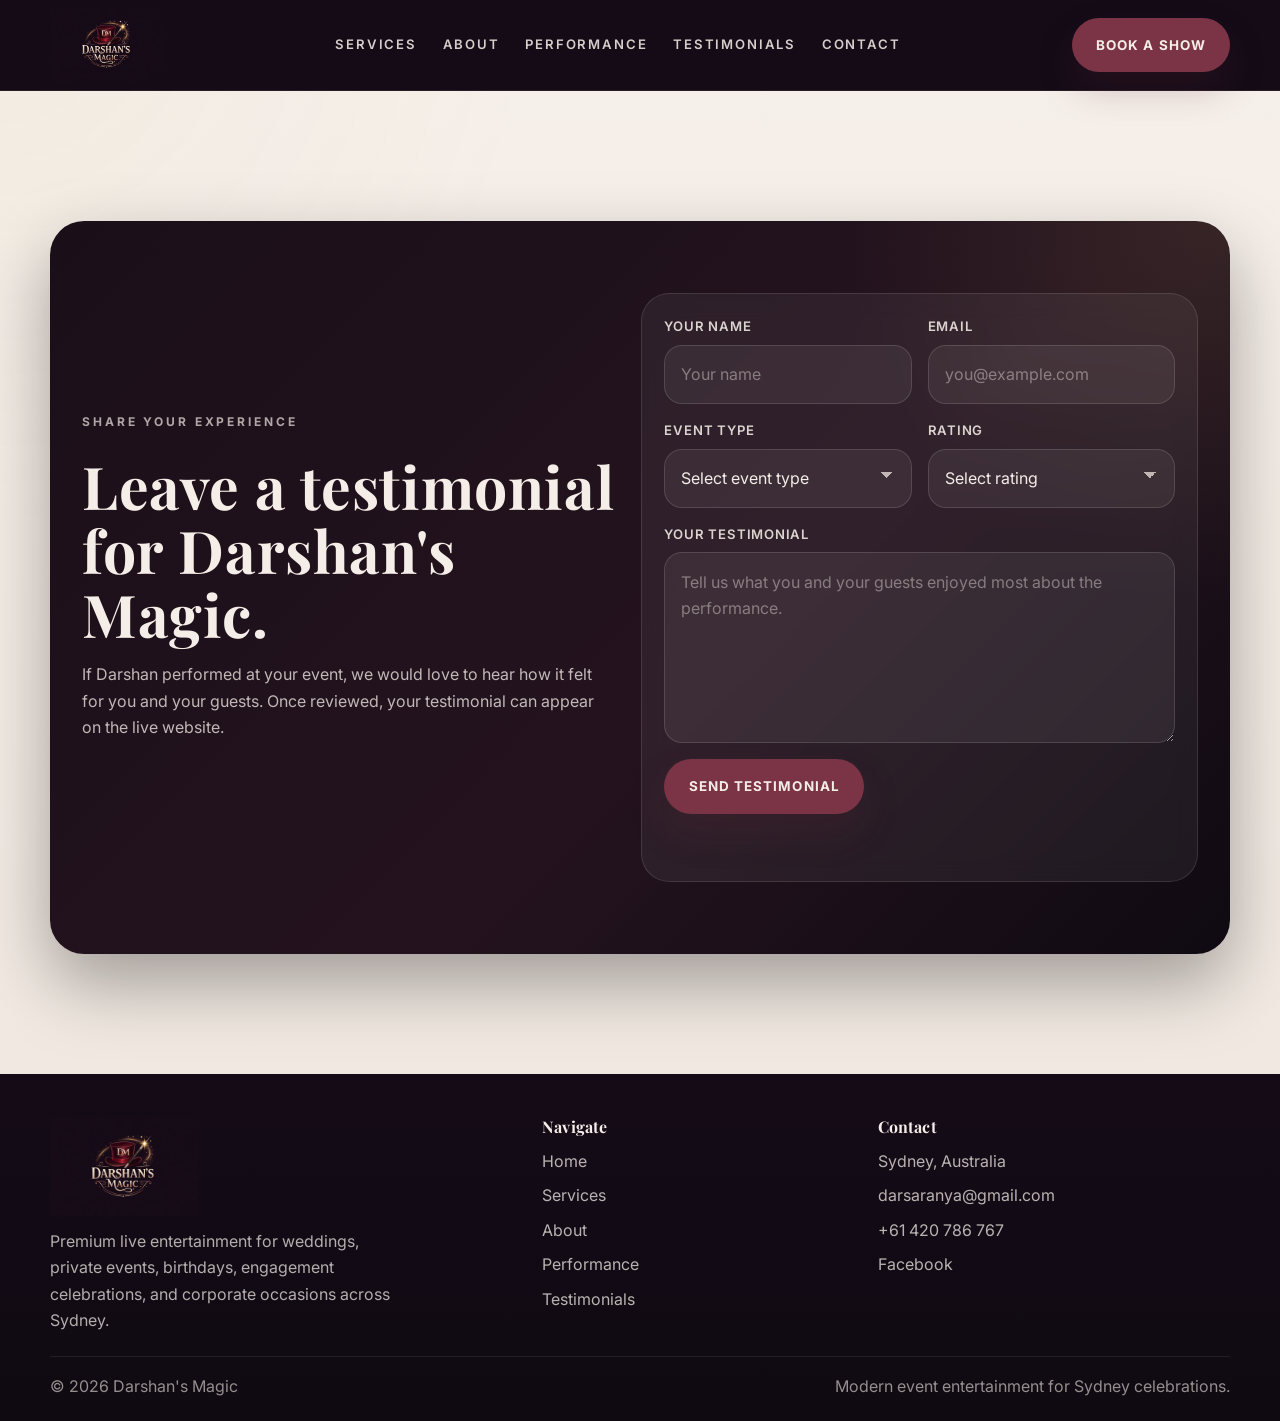
==== leave-a-testimonial.html @ e74f1768 "Add live testimonial submission flow" ====
<!DOCTYPE html>
<html lang="en">
<head>
  <meta charset="UTF-8">
  <meta name="viewport" content="width=device-width, initial-scale=1.0">
  <title>Leave a Testimonial | Darshan's Magic</title>
  <meta name="description" content="Share your testimonial about Darshan's Magic after your event or performance experience.">
  <link rel="preconnect" href="https://fonts.googleapis.com">
  <link rel="preconnect" href="https://fonts.gstatic.com" crossorigin>
  <link href="https://fonts.googleapis.com/css2?family=Inter:wght@400;500;600;700;800&family=Playfair+Display:wght@600;700;800&display=swap" rel="stylesheet">
  <link rel="stylesheet" href="styles.css">
</head>
<body>
  <div class="site-shell">
    <header class="site-header is-scrolled" id="site-header">
      <div class="container header-bar">
        <a class="brand" href="index.html" aria-label="Darshan's Magic home">
          <img class="brand-logo" src="assets/logo.png" alt="Darshan's Magic logo">
        </a>

        <nav class="site-nav" aria-label="Primary navigation">
          <a href="index.html#services">Services</a>
          <a href="index.html#about">About</a>
          <a href="index.html#gallery">Performance</a>
          <a href="index.html#testimonials">Testimonials</a>
          <a href="index.html#contact">Contact</a>
        </nav>

        <a class="button button-primary header-cta" href="index.html#contact">Book a Show</a>
      </div>
    </header>

    <main>
      <section class="section cta-section testimonial-form-section">
        <div class="container">
          <div class="cta-panel" data-reveal>
            <div class="cta-layout">
              <div class="cta-copy">
                <p class="eyebrow">Share Your Experience</p>
                <h2>Leave a testimonial for Darshan's Magic.</h2>
                <p>If Darshan performed at your event, we would love to hear how it felt for you and your guests. Once reviewed, your testimonial can appear on the live website.</p>
              </div>

              <form class="booking-form" id="testimonial-form" method="post" action="/api/testimonials">
                <div class="booking-grid">
                  <label class="field">
                    <span>Your name</span>
                    <input type="text" name="customerName" autocomplete="name" placeholder="Your name" required>
                  </label>

                  <label class="field">
                    <span>Email</span>
                    <input type="email" name="customerEmail" autocomplete="email" placeholder="you@example.com">
                  </label>

                  <label class="field">
                    <span>Event type</span>
                    <select name="eventType">
                      <option value="">Select event type</option>
                      <option>Wedding</option>
                      <option>Engagement celebration</option>
                      <option>Birthday</option>
                      <option>Private party</option>
                      <option>Corporate event</option>
                      <option>Cocktail reception</option>
                      <option>Gala dinner</option>
                      <option>Other</option>
                    </select>
                  </label>

                  <label class="field">
                    <span>Rating</span>
                    <select name="rating">
                      <option value="">Select rating</option>
                      <option value="5">5 - Excellent</option>
                      <option value="4">4 - Great</option>
                      <option value="3">3 - Good</option>
                      <option value="2">2 - Fair</option>
                      <option value="1">1 - Poor</option>
                    </select>
                  </label>

                  <label class="field field-full">
                    <span>Your testimonial</span>
                    <textarea name="testimonial" rows="6" placeholder="Tell us what you and your guests enjoyed most about the performance." required></textarea>
                  </label>
                </div>

                <button class="button button-primary booking-submit" type="submit">Send Testimonial</button>
                <p class="booking-status" id="testimonial-status" role="status" aria-live="polite"></p>
              </form>
            </div>
          </div>
        </div>
      </section>
    </main>

    <footer class="site-footer">
      <div class="container footer-grid">
        <div class="footer-brand">
          <img class="footer-logo" src="assets/logo.png" alt="Darshan's Magic logo">
          <p>Premium live entertainment for weddings, private events, birthdays, engagement celebrations, and corporate occasions across Sydney.</p>
        </div>

        <div class="footer-column">
          <h3>Navigate</h3>
          <a href="index.html#top">Home</a>
          <a href="index.html#services">Services</a>
          <a href="index.html#about">About</a>
          <a href="index.html#gallery">Performance</a>
          <a href="index.html#testimonials">Testimonials</a>
        </div>

        <div class="footer-column">
          <h3>Contact</h3>
          <span>Sydney, Australia</span>
          <a href="mailto:darsaranya@gmail.com">darsaranya@gmail.com</a>
          <a href="tel:+61420786767">+61 420 786 767</a>
          <a href="https://www.facebook.com/darshanmagic" target="_blank" rel="noreferrer">Facebook</a>
        </div>
      </div>

      <div class="container footer-bottom">
        <span>&copy; 2026 Darshan's Magic</span>
        <span>Modern event entertainment for Sydney celebrations.</span>
      </div>
    </footer>
  </div>

  <script src="script.js"></script>
</body>
</html>
---- styles.css ----
:root {
  --dark: #1A0F18;
  --dark-alt: #24131E;
  --dark-edge: #0F0A12;
  --light: #F6F0EA;
  --light-alt: #EFE6DE;
  --card: #FFF9F5;
  --accent: #7A3445;
  --accent-deep: #5A2430;
  --luxury: #C9A66B;
  --text-on-dark: #F5EDE7;
  --text-on-light: #2B1C1F;
  --text-soft: #6E5A5E;
  --line-light: rgba(43, 28, 31, 0.1);
  --line-dark: rgba(245, 237, 231, 0.12);
  --shadow-soft: 0 18px 40px rgba(24, 12, 18, 0.08);
  --shadow-rich: 0 30px 70px rgba(10, 6, 12, 0.34);
  --container: 1180px;
  --radius-xl: 34px;
  --radius-lg: 26px;
  --radius-md: 20px;
  --header-height: 90px;
}

* {
  box-sizing: border-box;
  margin: 0;
  padding: 0;
}

html {
  scroll-behavior: smooth;
}

body {
  min-width: 320px;
  font-family: "Inter", sans-serif;
  background: linear-gradient(180deg, var(--light) 0%, var(--light-alt) 100%);
  color: var(--text-on-light);
  line-height: 1.65;
  overflow-x: hidden;
}

img {
  display: block;
  max-width: 100%;
}

a {
  color: inherit;
  text-decoration: none;
}

button,
input,
textarea,
select {
  font: inherit;
}

.site-shell {
  position: relative;
  min-height: 100vh;
  background:
    radial-gradient(circle at top left, rgba(201, 166, 107, 0.06), transparent 28%),
    linear-gradient(180deg, var(--light) 0%, var(--light-alt) 100%);
}

.container {
  width: min(var(--container), calc(100% - 2rem));
  margin: 0 auto;
}

.section {
  padding: 6.5rem 0;
}

.eyebrow {
  margin-bottom: 1rem;
  font-size: 0.75rem;
  font-weight: 700;
  letter-spacing: 0.24em;
  text-transform: uppercase;
}

h1,
h2,
h3 {
  font-family: "Playfair Display", serif;
  letter-spacing: 0.01em;
  line-height: 1.08;
}

h1 {
  font-size: clamp(3.4rem, 7vw, 6rem);
}

h2 {
  font-size: clamp(2.2rem, 4.6vw, 3.8rem);
}

h3 {
  font-size: 1.45rem;
}

p,
li,
span {
  font-size: 1rem;
}

.button {
  display: inline-flex;
  align-items: center;
  justify-content: center;
  min-height: 52px;
  padding: 0.95rem 1.45rem;
  border-radius: 999px;
  border: 1px solid transparent;
  font-size: 0.84rem;
  font-weight: 700;
  letter-spacing: 0.08em;
  text-transform: uppercase;
  transition: background-color 0.2s ease, border-color 0.2s ease, color 0.2s ease, transform 0.2s ease, box-shadow 0.2s ease;
}

.button:hover,
.button:focus-visible {
  transform: translateY(-1px);
}

.button-primary {
  background: var(--accent);
  color: var(--text-on-dark);
  box-shadow: 0 18px 36px rgba(90, 36, 48, 0.22);
}

.button-primary:hover,
.button-primary:focus-visible {
  background: var(--accent-deep);
}

.button-secondary {
  border-color: rgba(245, 237, 231, 0.22);
  color: var(--text-on-dark);
  background: transparent;
}

.button-secondary:hover,
.button-secondary:focus-visible {
  border-color: rgba(245, 237, 231, 0.42);
  background: rgba(255, 255, 255, 0.05);
}

.site-header {
  position: sticky;
  top: 0;
  z-index: 100;
  background: #140b17;
  border-bottom: 1px solid rgba(245, 237, 231, 0.08);
  backdrop-filter: blur(12px);
  transition: background-color 0.25s ease, border-color 0.25s ease, box-shadow 0.25s ease;
}

.site-header.is-scrolled {
  background: #140b17;
  border-bottom-color: var(--line-dark);
  box-shadow: 0 18px 32px rgba(8, 5, 10, 0.2);
}

.header-bar {
  min-height: var(--header-height);
  display: grid;
  grid-template-columns: auto 1fr auto;
  align-items: center;
  gap: 1.5rem;
}

.brand {
  display: inline-flex;
  align-items: center;
}

.brand-logo {
  height: 76px;
  width: auto;
  object-fit: contain;
}

.site-nav {
  display: flex;
  align-items: center;
  justify-content: center;
  gap: 1.6rem;
}

.site-nav a {
  color: rgba(245, 237, 231, 0.86);
  font-size: 0.82rem;
  font-weight: 600;
  letter-spacing: 0.14em;
  text-transform: uppercase;
}

.site-nav a:hover,
.site-nav a:focus-visible {
  color: var(--text-on-dark);
}

.header-cta {
  justify-self: end;
}

.menu-toggle {
  display: none;
  flex-direction: column;
  align-items: center;
  justify-content: center;
  gap: 4px;
  width: 44px;
  height: 44px;
  background: transparent;
  border: 0;
  color: var(--text-on-dark);
}

.menu-toggle span {
  width: 20px;
  height: 2px;
  border-radius: 999px;
  background: currentColor;
  transition: transform 0.2s ease, opacity 0.2s ease;
}

body.menu-open .menu-toggle span:nth-child(1) {
  transform: translateY(6px) rotate(45deg);
}

body.menu-open .menu-toggle span:nth-child(2) {
  opacity: 0;
}

body.menu-open .menu-toggle span:nth-child(3) {
  transform: translateY(-6px) rotate(-45deg);
}

.hero {
  position: relative;
  overflow: hidden;
  padding: 2rem 0 3rem;
  background:
    radial-gradient(circle at 18% 20%, rgba(201, 166, 107, 0.08), transparent 20%),
    radial-gradient(circle at 86% 28%, rgba(122, 52, 69, 0.22), transparent 26%),
    linear-gradient(135deg, var(--dark) 0%, var(--dark-alt) 58%, var(--dark-edge) 100%);
}

.hero::after {
  content: "";
  position: absolute;
  inset: auto 0 0;
  height: 140px;
  background: linear-gradient(180deg, rgba(15, 10, 18, 0) 0%, rgba(15, 10, 18, 0.18) 100%);
  pointer-events: none;
}

.hero-grid {
  position: relative;
  z-index: 1;
  min-height: calc(100vh - var(--header-height) - 2rem);
  display: grid;
  grid-template-columns: 1fr;
  align-items: start;
  gap: 0.45rem;
}

.hero-copy {
  width: 100%;
  max-width: 1120px;
  color: var(--text-on-dark);
  padding-bottom: 0;
  margin: 0 auto;
}

.hero-copy .eyebrow {
  color: rgba(245, 237, 231, 0.74);
}

.hero-subheading {
  margin-top: 1rem;
  font-family: "Playfair Display", serif;
  font-size: clamp(1.32rem, 2.5vw, 1.9rem);
  color: rgba(245, 237, 231, 0.94);
}

.hero-text {
  max-width: 760px;
  margin-top: 1rem;
  font-size: 1.04rem;
  color: rgba(245, 237, 231, 0.78);
}

.hero-actions {
  display: flex;
  flex-wrap: wrap;
  gap: 0.9rem;
  margin-top: 2rem;
}

.hero-visual {
  position: relative;
  min-height: 0;
  display: flex;
  align-items: center;
  justify-content: center;
  margin-bottom: -2.1rem;
}

.hero-image-stage {
  position: relative;
  width: 100%;
  max-width: 1120px;
  margin: 0 auto;
}

.hero-image-stage::before {
  content: "";
  position: absolute;
  inset: 0;
  background: linear-gradient(180deg, rgba(26, 15, 24, 0.08) 0%, rgba(26, 15, 24, 0.18) 100%);
  z-index: 2;
  pointer-events: none;
  border-radius: 28px;
}

.hero-image-stage::after {
  content: "";
  position: absolute;
  left: 6%;
  right: 6%;
  bottom: -5%;
  height: 18%;
  background: radial-gradient(circle, rgba(9, 6, 11, 0.68) 0%, rgba(9, 6, 11, 0) 72%);
  filter: blur(18px);
  pointer-events: none;
}

.hero-image {
  width: 100%;
  border-radius: 28px;
  object-fit: cover;
  position: relative;
  z-index: 1;
}

.services-section,
.gallery-section,
.testimonials-section {
  background: var(--light);
}

.about-section {
  background: linear-gradient(180deg, var(--light-alt) 0%, var(--light) 100%);
}

.section-intro {
  max-width: 760px;
  margin-bottom: 3rem;
}

.section-intro .eyebrow,
.about-copy .eyebrow,
.cta-panel .eyebrow {
  color: var(--accent);
}

.section-intro p:last-child,
.about-copy p,
.cta-panel p,
.service-card p,
.testimonial-copy,
.footer-column a,
.footer-column span,
.footer-brand p {
  color: var(--text-soft);
}

.section-intro h2 {
  margin-bottom: 1rem;
}

.services-grid {
  display: grid;
  grid-template-columns: repeat(4, minmax(0, 1fr));
  gap: 1.25rem;
}

.service-card,
.about-point {
  background: var(--card);
  border: 1px solid var(--line-light);
  border-radius: var(--radius-lg);
  box-shadow: var(--shadow-soft);
}

.service-card {
  padding: 2rem 1.7rem;
}

.service-mark {
  display: inline-flex;
  align-items: center;
  justify-content: center;
  width: 3rem;
  height: 3rem;
  margin-bottom: 1.2rem;
  border-radius: 999px;
  background: rgba(122, 52, 69, 0.08);
  color: var(--accent);
  font-size: 0.8rem;
  font-weight: 700;
  letter-spacing: 0.12em;
}

.service-card h3 {
  margin-bottom: 0.8rem;
}

.about-intro {
  width: 100%;
  max-width: none;
  margin-bottom: 2rem;
}

.about-intro .eyebrow {
  color: var(--accent);
}

.about-intro h2 {
  max-width: none;
  margin-bottom: 1rem;
}

.about-intro p {
  max-width: none;
  color: var(--text-soft);
}

.about-intro p + p {
  margin-top: 1rem;
}

.about-grid {
  display: grid;
  grid-template-columns: minmax(0, 0.92fr) minmax(0, 1.08fr);
  align-items: stretch;
  gap: 2rem;
}

.about-photo-wrap {
  position: relative;
  border-radius: var(--radius-xl);
  overflow: hidden;
  min-height: 0;
  background: transparent;
  box-shadow: var(--shadow-rich);
  height: 100%;
}

.about-photo-wrap::after {
  content: "";
  position: absolute;
  inset: auto 0 0;
  height: 18%;
  background: linear-gradient(180deg, rgba(15, 10, 18, 0) 0%, rgba(15, 10, 18, 0.18) 100%);
  pointer-events: none;
}

.about-photo {
  width: 100%;
  height: 100%;
  min-height: 100%;
  object-fit: cover;
}

.about-copy {
  display: flex;
  flex-direction: column;
  align-items: stretch;
}

.about-story-panel {
  padding: 1.4rem 1.5rem;
  background: rgba(255, 249, 245, 0.78);
  border: 1px solid var(--line-light);
  border-radius: 24px;
  box-shadow: var(--shadow-soft);
}

.about-story-panel p {
  color: var(--text-soft);
}

.about-story-panel p + p {
  margin-top: 1rem;
}

.about-story-lead {
  color: var(--text-on-light);
  font-size: 1.02rem;
  font-weight: 600;
  line-height: 1.8;
}

.about-points {
  display: grid;
  grid-template-columns: repeat(2, minmax(0, 1fr));
  gap: 1rem;
  margin-top: 1rem;
  width: 100%;
  max-width: none;
}

.about-point {
  padding: 1.4rem 1.35rem;
}

.about-point h3 {
  margin: 0.5rem 0 0;
  color: var(--text-on-light);
  font-size: 1.45rem;
  line-height: 1.15;
}

.about-stat {
  display: flex;
  align-items: flex-start;
  gap: 0.15rem;
  color: var(--accent);
  font-family: "Playfair Display", serif;
  font-size: clamp(4.4rem, 7vw, 5.8rem);
  font-weight: 700;
  line-height: 0.9;
  white-space: nowrap;
}

.count-up {
  display: inline-block;
  font-size: inherit;
  line-height: 0.9;
}

.about-stat-suffix {
  display: inline-block;
  font-size: clamp(2rem, 3vw, 2.6rem);
  font-family: "Inter", sans-serif;
  font-weight: 700;
  color: var(--accent);
  line-height: 1;
  transform: translateY(0.2rem);
}

.gallery-grid {
  display: grid;
  grid-template-columns: 1.15fr 1fr 1fr;
  grid-auto-rows: 240px;
  gap: 1rem;
}

.gallery-stack-shell {
  display: none;
}

.gallery-stack-frame {
  position: relative;
  width: min(100%, 340px);
  margin: 0 auto;
  height: 430px;
}

.gallery-stack {
  position: relative;
  width: 100%;
  height: 100%;
}

.gallery-stack-card {
  position: absolute;
  inset: 0;
  border-radius: 30px;
  overflow: hidden;
  background: var(--card);
  border: 1px solid var(--line-light);
  transform-origin: center center;
  transition: transform 0.45s ease, opacity 0.45s ease, filter 0.45s ease;
  touch-action: pan-y;
}

.gallery-stack-card img {
  width: 100%;
  height: 100%;
  object-fit: cover;
}

.gallery-stack-note {
  margin-top: 1rem;
  text-align: center;
  color: var(--text-soft);
  font-size: 0.88rem;
}

.gallery-card {
  position: relative;
  margin: 0;
  overflow: hidden;
  border-radius: var(--radius-lg);
  background: var(--card);
  box-shadow: var(--shadow-soft);
}

.gallery-card-large {
  grid-row: span 2;
}

.gallery-card img {
  width: 100%;
  height: 100%;
  object-fit: cover;
  transition: transform 0.35s ease;
}

.gallery-card:hover img {
  transform: scale(1.03);
}

.testimonial-intro {
  display: flex;
  flex-direction: column;
}

.testimonial-carousel {
  display: grid;
  gap: 1.2rem;
}

.testimonial-viewport {
  overflow: hidden;
  position: relative;
  padding: 0.2rem 0;
  -webkit-mask-image: linear-gradient(90deg, transparent 0%, black 8%, black 92%, transparent 100%);
  mask-image: linear-gradient(90deg, transparent 0%, black 8%, black 92%, transparent 100%);
}

.testimonial-track {
  display: flex;
  will-change: transform;
  align-items: stretch;
  width: max-content;
  animation: testimonial-marquee 42s linear infinite;
}

.testimonial-carousel:hover .testimonial-track {
  animation-play-state: paused;
}

.testimonial-card {
  flex: 0 0 320px;
  min-width: 320px;
  padding: 0 0.45rem;
  box-sizing: border-box;
  display: flex;
}

.testimonial-card-content {
  background: var(--card);
  border: 1px solid var(--line-light);
  border-radius: var(--radius-lg);
  padding: 1.8rem 1.4rem 1.5rem;
  min-height: 280px;
  display: flex;
  flex-direction: column;
  width: 100%;
  height: 100%;
}

.testimonial-rating {
  margin-bottom: 0.9rem;
  color: #c9a66b;
  letter-spacing: 0.14em;
  font-size: 0.88rem;
}

.testimonial-copy {
  flex: 1;
  margin-bottom: 1.2rem;
  font-size: 0.98rem;
  line-height: 1.75;
  color: #5f4d52;
}

.testimonial-meta strong {
  display: block;
  color: var(--text-on-light);
  font-size: 1rem;
}

.testimonial-meta span {
  display: block;
  margin-top: 0.35rem;
  color: var(--text-soft);
  font-size: 0.85rem;
  letter-spacing: 0.06em;
  text-transform: uppercase;
}

.testimonial-actions {
  display: flex;
  justify-content: center;
  margin-top: 0.6rem;
}

@keyframes testimonial-marquee {
  from {
    transform: translateX(0);
  }
  to {
    transform: translateX(-50%);
  }
}

.cta-section {
  background: transparent;
}

.cta-panel {
  padding: 4.5rem 2rem;
  border-radius: var(--radius-xl);
  background:
    radial-gradient(circle at top right, rgba(201, 166, 107, 0.12), transparent 28%),
    linear-gradient(135deg, var(--dark) 0%, var(--dark-alt) 58%, var(--dark-edge) 100%);
  box-shadow: var(--shadow-rich);
}

.cta-layout {
  display: grid;
  grid-template-columns: minmax(0, 0.98fr) minmax(0, 1.02fr);
  gap: 1.5rem;
  align-items: center;
}

.cta-copy {
  padding-top: 0;
  max-width: 540px;
}

.cta-panel h2 {
  color: var(--text-on-dark);
  margin-bottom: 1rem;
}

.cta-panel p {
  max-width: 520px;
  margin: 0 0 1.4rem;
  color: rgba(245, 237, 231, 0.76);
}

.cta-panel .eyebrow {
  color: rgba(245, 237, 231, 0.68);
}

.contact-mini-list {
  display: grid;
  gap: 0.75rem;
}

.contact-mini-list a,
.contact-mini-list span {
  color: rgba(245, 237, 231, 0.9);
  font-size: 0.96rem;
}

.booking-form {
  padding: 1.4rem;
  border-radius: 28px;
  background: rgba(255, 249, 245, 0.06);
  border: 1px solid rgba(245, 237, 231, 0.12);
  backdrop-filter: blur(12px);
}

.booking-grid {
  display: grid;
  grid-template-columns: repeat(2, minmax(0, 1fr));
  gap: 1rem;
}

.field {
  display: grid;
  gap: 0.45rem;
}

.field span {
  color: rgba(245, 237, 231, 0.88);
  font-size: 0.82rem;
  font-weight: 600;
  letter-spacing: 0.06em;
  text-transform: uppercase;
}

.field input,
.field select,
.field textarea {
  width: 100%;
  border: 1px solid rgba(245, 237, 231, 0.14);
  background: rgba(255, 255, 255, 0.06);
  color: var(--text-on-dark);
  border-radius: 18px;
  padding: 0.95rem 1rem;
  outline: none;
  transition: border-color 0.2s ease, background-color 0.2s ease;
}

.field input::placeholder,
.field textarea::placeholder {
  color: rgba(245, 237, 231, 0.42);
}

.field select {
  appearance: none;
  color: var(--text-on-dark);
  color-scheme: dark;
  background-image:
    linear-gradient(45deg, transparent 50%, rgba(245, 237, 231, 0.72) 50%),
    linear-gradient(135deg, rgba(245, 237, 231, 0.72) 50%, transparent 50%);
  background-position:
    calc(100% - 24px) calc(50% - 3px),
    calc(100% - 18px) calc(50% - 3px);
  background-size: 6px 6px, 6px 6px;
  background-repeat: no-repeat;
  padding-right: 3rem;
}

.field select option {
  color: var(--text-on-dark);
  background: #33272f;
}

.field select option[value=""] {
  color: rgba(245, 237, 231, 0.52);
}

.field input:focus,
.field select:focus,
.field textarea:focus {
  border-color: rgba(201, 166, 107, 0.48);
  background: rgba(255, 255, 255, 0.08);
}

.field textarea {
  resize: vertical;
  min-height: 140px;
}

.field-full {
  grid-column: 1 / -1;
}

.booking-submit {
  margin-top: 1rem;
}

.booking-status {
  min-height: 1.4rem;
  margin-top: 0.85rem;
  color: rgba(245, 237, 231, 0.78);
  font-size: 0.92rem;
}

.booking-status[data-state="success"] {
  color: #d8c7a0;
}

.booking-status[data-state="error"] {
  color: #f0b8b8;
}

.thank-you-panel {
  max-width: 760px;
  margin: 0 auto;
  text-align: center;
}

.testimonial-form-section {
  padding-top: calc(var(--header-height) + 2.5rem);
}

.thank-you-section {
  padding-top: calc(var(--header-height) + 2.5rem);
}

.thank-you-intro {
  max-width: 760px;
  margin: 0 auto 1.5rem;
  text-align: center;
}

.thank-you-copy {
  max-width: 620px;
  margin: 0 auto;
}

.thank-you-copy p + p {
  margin-top: 1rem;
}

.thank-you-contact-copy {
  max-width: 100%;
  margin: 0 auto;
  text-align: center;
}

.thank-you-actions {
  justify-content: center;
  margin-top: 2rem;
}

.site-footer {
  margin-top: 1rem;
  padding: 2.75rem 0 1.4rem;
  background: linear-gradient(180deg, #140b17 0%, #0F0A12 100%);
  color: var(--text-on-dark);
}

.footer-grid {
  display: grid;
  grid-template-columns: 1.2fr 0.8fr 0.9fr;
  gap: 1.4rem;
  align-items: start;
}

.footer-logo {
  width: 148px;
  height: auto;
  object-fit: contain;
  margin-bottom: 0.7rem;
}

.footer-brand p {
  max-width: 360px;
  color: rgba(245, 237, 231, 0.72);
}

.footer-column {
  display: grid;
  gap: 0.5rem;
}

.footer-column h3 {
  margin-bottom: 0.3rem;
  color: var(--text-on-dark);
  font-size: 1rem;
}

.footer-column a,
.footer-column span {
  color: rgba(245, 237, 231, 0.74);
}

.footer-column a:hover,
.footer-column a:focus-visible {
  color: var(--text-on-dark);
}

.footer-bottom {
  margin-top: 1.4rem;
  padding-top: 1rem;
  display: flex;
  justify-content: space-between;
  gap: 1rem;
  flex-wrap: wrap;
  border-top: 1px solid rgba(245, 237, 231, 0.08);
  color: rgba(245, 237, 231, 0.58);
  font-size: 0.9rem;
}

[data-reveal] {
  opacity: 0;
  transform: translateY(26px);
  transition: opacity 0.7s ease, transform 0.7s ease;
}

[data-reveal].is-visible {
  opacity: 1;
  transform: translateY(0);
}

@media (max-width: 1120px) {
  .about-grid {
    grid-template-columns: 1fr;
  }

  .services-grid {
    grid-template-columns: repeat(2, minmax(0, 1fr));
  }

  .about-points {
    grid-template-columns: repeat(2, minmax(0, 1fr));
  }

  .about-photo-wrap {
    height: auto;
  }

  .about-photo {
    height: auto;
  }

  .cta-layout {
    grid-template-columns: 1fr;
  }

  .hero {
    padding-bottom: 2.6rem;
  }

  .hero-grid {
    min-height: auto;
    padding-top: 2rem;
  }

  .hero-visual {
    min-height: 0;
  }

  .hero-image-stage {
    width: 100%;
  }

  .about-photo-wrap {
    min-height: 0;
  }

  .gallery-grid {
    grid-template-columns: 1fr 1fr;
  }

}

@media (max-width: 860px) {
  .header-bar {
    grid-template-columns: auto auto;
    justify-content: space-between;
  }

  .menu-toggle {
    display: inline-flex;
    justify-self: end;
  }

  .header-cta {
    display: none;
  }

  .site-nav {
    display: none;
    grid-column: 1 / -1;
    padding: 0.25rem 0 1rem;
    border-top: 1px solid rgba(245, 237, 231, 0.1);
    margin-top: 0.15rem;
    flex-direction: column;
    align-items: flex-start;
    gap: 1rem;
  }

  body.menu-open .site-nav {
    display: flex;
  }

  .section {
    padding: 5rem 0;
  }

  .about-points {
    grid-template-columns: 1fr;
    max-width: 100%;
  }

  .testimonial-card {
    flex-basis: 280px;
    min-width: 280px;
  }
}

@media (max-width: 640px) {
  .container {
    width: min(var(--container), calc(100% - 1.2rem));
  }

  .brand-logo {
    height: 62px;
  }

  h1 {
    font-size: clamp(2.8rem, 13vw, 4rem);
  }

  h2 {
    font-size: clamp(2rem, 10vw, 2.7rem);
  }

  .hero {
    padding-top: 1rem;
  }

  .hero-copy {
    max-width: 100%;
  }

  .hero-actions,
  .footer-bottom {
    flex-direction: column;
    align-items: stretch;
  }

  .hero-actions .button,
  .cta-panel .button {
    width: 100%;
  }

  .services-grid,
  .gallery-grid {
    grid-template-columns: 1fr;
  }

  .services-grid {
    display: block;
    padding-bottom: 2rem;
  }

  .service-card {
    position: sticky;
    top: calc(var(--header-height) + 0.75rem);
    min-height: 240px;
  }

  .service-card + .service-card {
    margin-top: -2.6rem;
  }

  .service-card:nth-child(1) { z-index: 1; }
  .service-card:nth-child(2) { z-index: 2; }
  .service-card:nth-child(3) { z-index: 3; }
  .service-card:nth-child(4) { z-index: 4; }

  .gallery-grid {
    display: none;
  }

  .gallery-stack-shell {
    display: block;
  }

  .about-photo-wrap {
    min-height: 0;
  }

  .about-stat {
    font-size: clamp(3.9rem, 16vw, 5rem);
  }

  .about-stat-suffix {
    font-size: clamp(1.8rem, 8vw, 2.4rem);
  }

  .testimonial-card {
    flex-basis: 240px;
    min-width: 240px;
  }

  .testimonial-copy {
    min-height: 0;
  }

  .cta-panel {
    padding: 3.5rem 1.2rem;
  }

  .booking-grid {
    grid-template-columns: 1fr;
  }

  .footer-grid {
    grid-template-columns: 0.9fr 1.1fr;
    gap: 0.9rem;
  }

  .footer-logo {
    width: 120px;
    margin-bottom: 0.35rem;
  }

  .footer-brand p {
    display: none;
  }

  .footer-grid > .footer-column:first-of-type {
    display: none;
  }

  .footer-column {
    gap: 0.45rem;
  }

  .footer-column h3 {
    margin-bottom: 0.3rem;
    font-size: 1rem;
  }

  .footer-column a,
  .footer-column span {
    font-size: 0.92rem;
    line-height: 1.45;
  }

  .footer-bottom {
    margin-top: 1.2rem;
    padding-top: 1rem;
    font-size: 0.82rem;
  }
}
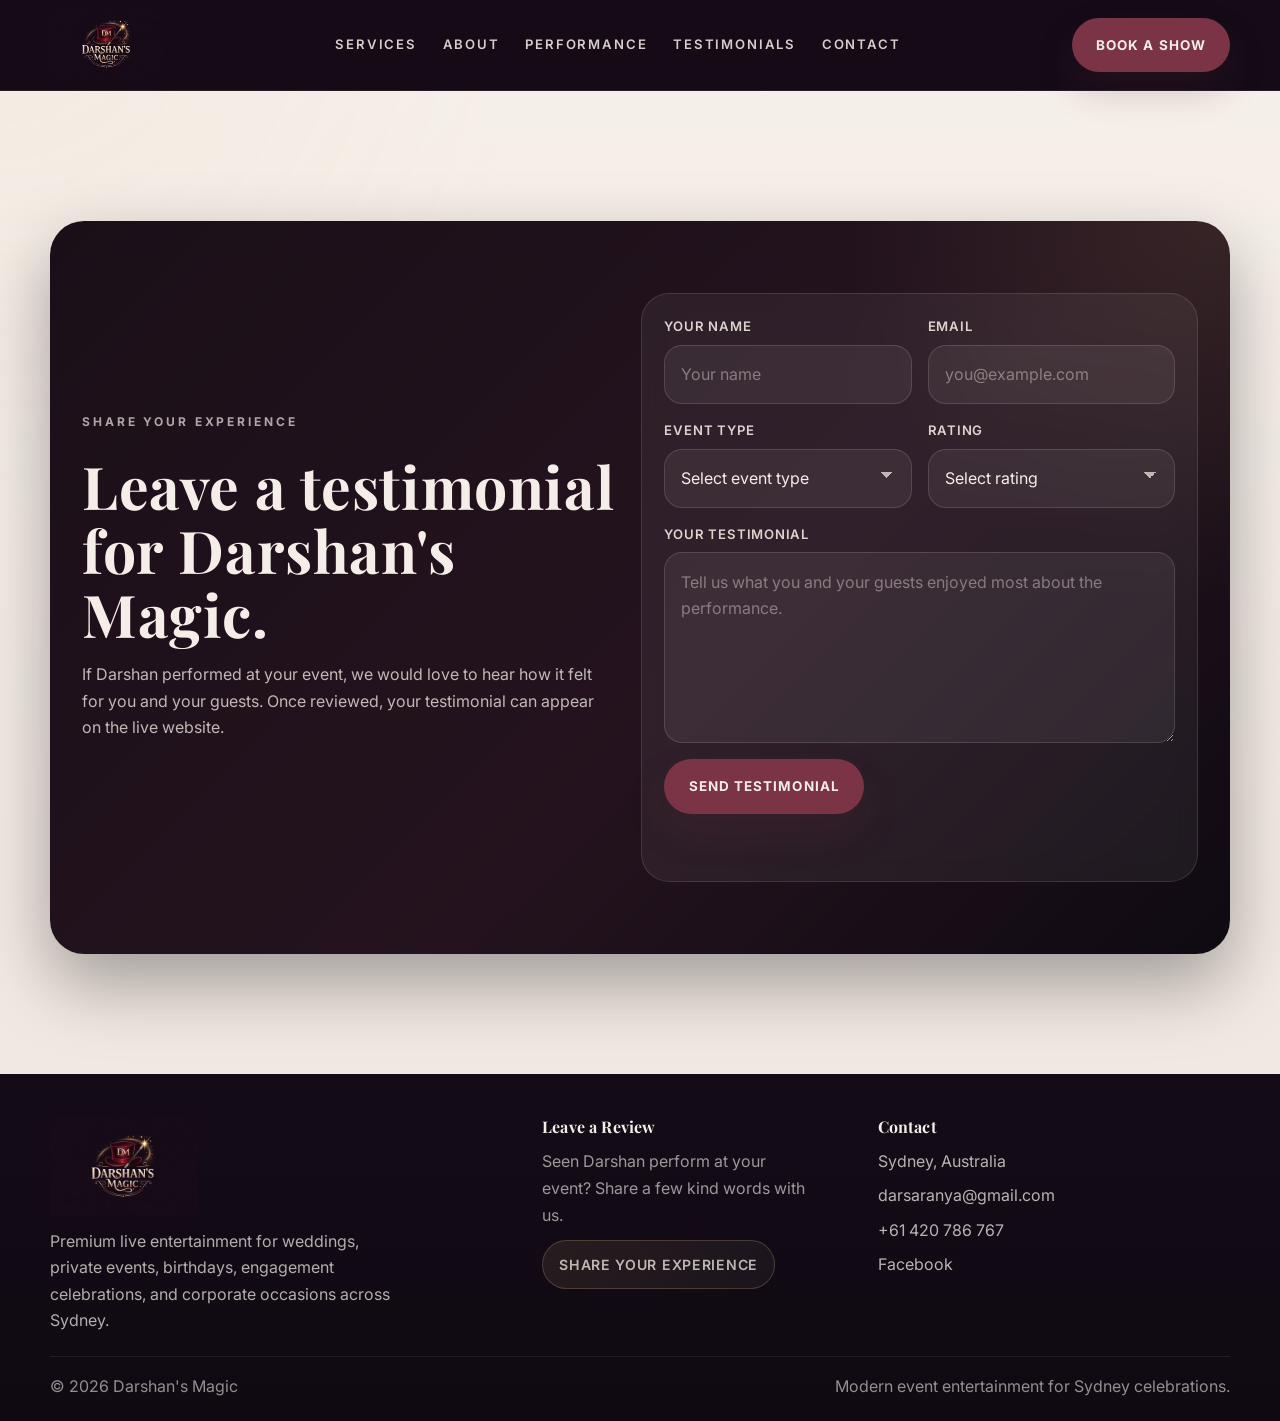
==== commit ab45aa93: "Refine testimonial browsing experience" ====
--- a/leave-a-testimonial.html
+++ b/leave-a-testimonial.html
@@ -102,13 +102,10 @@
           <p>Premium live entertainment for weddings, private events, birthdays, engagement celebrations, and corporate occasions across Sydney.</p>
         </div>
 
-        <div class="footer-column">
-          <h3>Navigate</h3>
-          <a href="index.html#top">Home</a>
-          <a href="index.html#services">Services</a>
-          <a href="index.html#about">About</a>
-          <a href="index.html#gallery">Performance</a>
-          <a href="index.html#testimonials">Testimonials</a>
+        <div class="footer-column footer-review-column">
+          <h3>Leave a Review</h3>
+          <p>Seen Darshan perform at your event? Share a few kind words with us.</p>
+          <a class="footer-review-link" href="leave-a-testimonial.html">Share Your Experience</a>
         </div>
 
         <div class="footer-column">
--- a/styles.css
+++ b/styles.css
@@ -655,7 +655,7 @@
   will-change: transform;
   align-items: stretch;
   width: max-content;
-  animation: testimonial-marquee 42s linear infinite;
+  animation: testimonial-marquee 72s linear infinite;
 }
 
 .testimonial-carousel:hover .testimonial-track {
@@ -715,7 +715,30 @@
 .testimonial-actions {
   display: flex;
   justify-content: center;
+  gap: 0.85rem;
+  flex-wrap: wrap;
   margin-top: 0.6rem;
+}
+
+.testimonials-page-section {
+  padding-top: calc(var(--header-height) + 2.5rem);
+}
+
+.testimonials-page-intro {
+  max-width: 900px;
+}
+
+.testimonials-page-actions {
+  display: flex;
+  gap: 0.85rem;
+  flex-wrap: wrap;
+  margin: 0 0 1.5rem;
+}
+
+.testimonial-grid-list {
+  display: grid;
+  grid-template-columns: repeat(3, minmax(0, 1fr));
+  gap: 1rem;
 }
 
 @keyframes testimonial-marquee {
@@ -964,9 +987,42 @@
   color: rgba(245, 237, 231, 0.74);
 }
 
+.footer-column p {
+  margin: 0;
+  color: rgba(245, 237, 231, 0.62);
+  line-height: 1.7;
+}
+
 .footer-column a:hover,
 .footer-column a:focus-visible {
   color: var(--text-on-dark);
+}
+
+.footer-review-column {
+  max-width: 270px;
+}
+
+.footer-review-link {
+  display: inline-flex;
+  align-items: center;
+  width: fit-content;
+  margin-top: 0.15rem;
+  padding: 0.75rem 1rem;
+  border: 1px solid rgba(201, 166, 107, 0.26);
+  border-radius: 999px;
+  background: linear-gradient(135deg, rgba(201, 166, 107, 0.12), rgba(255, 255, 255, 0.04));
+  color: #f5ede7;
+  font-size: 0.88rem;
+  font-weight: 600;
+  letter-spacing: 0.05em;
+  text-transform: uppercase;
+}
+
+.footer-review-link:hover,
+.footer-review-link:focus-visible {
+  border-color: rgba(201, 166, 107, 0.44);
+  background: linear-gradient(135deg, rgba(201, 166, 107, 0.2), rgba(255, 255, 255, 0.07));
+  color: #fdf8f2;
 }
 
 .footer-bottom {
@@ -1175,6 +1231,10 @@
     min-width: 240px;
   }
 
+  .testimonial-grid-list {
+    grid-template-columns: 1fr;
+  }
+
   .testimonial-copy {
     min-height: 0;
   }
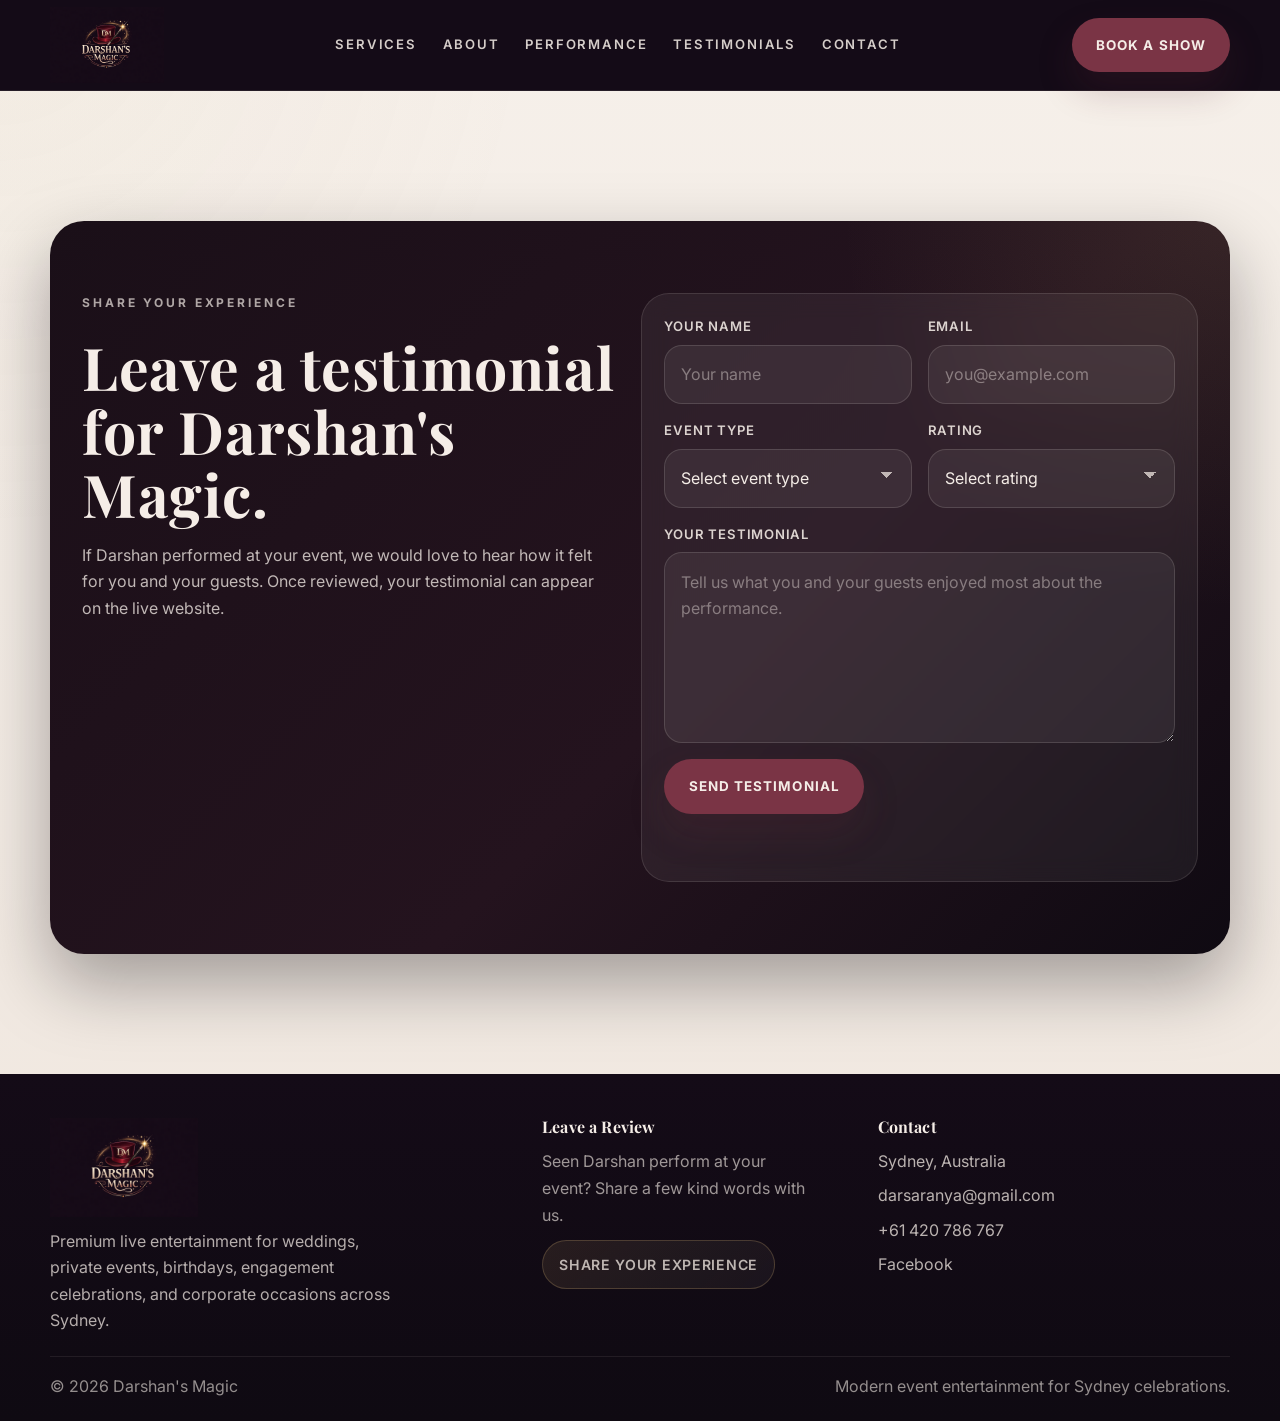
==== commit 435e0e17: "Add mobile stacking cards to testimonial page" ====
--- a/leave-a-testimonial.html
+++ b/leave-a-testimonial.html
@@ -34,14 +34,14 @@
       <section class="section cta-section testimonial-form-section">
         <div class="container">
           <div class="cta-panel" data-reveal>
-            <div class="cta-layout">
-              <div class="cta-copy">
+            <div class="cta-layout testimonial-stack-layout">
+              <div class="cta-copy testimonial-stack-card testimonial-stack-copy">
                 <p class="eyebrow">Share Your Experience</p>
                 <h2>Leave a testimonial for Darshan's Magic.</h2>
                 <p>If Darshan performed at your event, we would love to hear how it felt for you and your guests. Once reviewed, your testimonial can appear on the live website.</p>
               </div>
 
-              <form class="booking-form" id="testimonial-form" method="post" action="/api/testimonials">
+              <form class="booking-form testimonial-stack-card testimonial-stack-form" id="testimonial-form" method="post" action="/api/testimonials">
                 <div class="booking-grid">
                   <label class="field">
                     <span>Your name</span>
--- a/styles.css
+++ b/styles.css
@@ -714,7 +714,7 @@
 
 .testimonial-actions {
   display: flex;
-  justify-content: center;
+  justify-content: flex-start;
   gap: 0.85rem;
   flex-wrap: wrap;
   margin-top: 0.6rem;
@@ -913,6 +913,14 @@
 
 .testimonial-form-section {
   padding-top: calc(var(--header-height) + 2.5rem);
+}
+
+.testimonial-stack-layout {
+  align-items: start;
+}
+
+.testimonial-stack-card {
+  position: relative;
 }
 
 .thank-you-section {
@@ -1243,13 +1251,33 @@
     padding: 3.5rem 1.2rem;
   }
 
+  .testimonial-stack-layout {
+    display: block;
+    padding-bottom: 1rem;
+  }
+
+  .testimonial-stack-card {
+    position: sticky;
+    top: calc(var(--header-height) + 0.75rem);
+  }
+
+  .testimonial-stack-copy {
+    padding: 1.25rem 0.2rem 0.3rem;
+    z-index: 1;
+  }
+
+  .testimonial-stack-form {
+    margin-top: -1.35rem;
+    z-index: 2;
+  }
+
   .booking-grid {
     grid-template-columns: 1fr;
   }
 
   .footer-grid {
-    grid-template-columns: 0.9fr 1.1fr;
-    gap: 0.9rem;
+    grid-template-columns: 1fr;
+    gap: 1.25rem;
   }
 
   .footer-logo {
@@ -1257,16 +1285,30 @@
     margin-bottom: 0.35rem;
   }
 
+  .footer-brand {
+    display: grid;
+    justify-items: start;
+  }
+
   .footer-brand p {
-    display: none;
-  }
-
-  .footer-grid > .footer-column:first-of-type {
-    display: none;
+    display: block;
+    max-width: 100%;
+    font-size: 0.92rem;
+    line-height: 1.55;
   }
 
   .footer-column {
     gap: 0.45rem;
+  }
+
+  .footer-review-column {
+    max-width: 100%;
+  }
+
+  .footer-review-link {
+    width: 100%;
+    justify-content: center;
+    text-align: center;
   }
 
   .footer-column h3 {
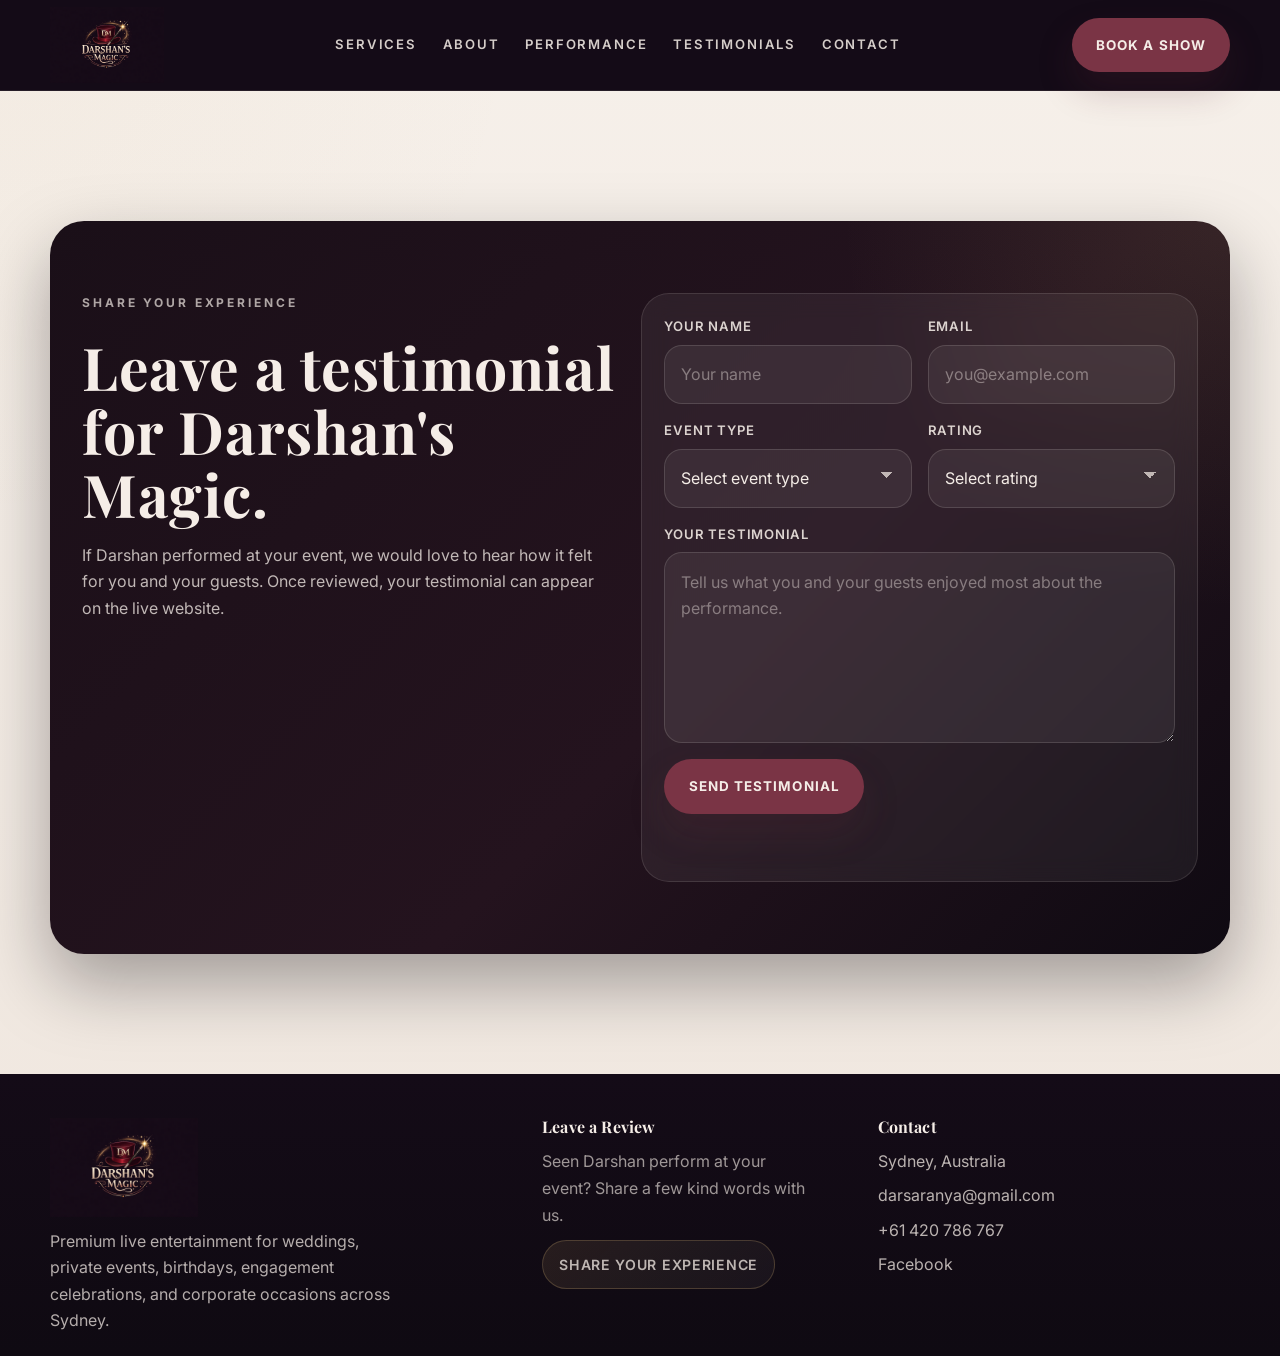
==== commit a21f2359: "Remove footer bottom text" ====
--- a/leave-a-testimonial.html
+++ b/leave-a-testimonial.html
@@ -117,10 +117,6 @@
         </div>
       </div>
 
-      <div class="container footer-bottom">
-        <span>&copy; 2026 Darshan's Magic</span>
-        <span>Modern event entertainment for Sydney celebrations.</span>
-      </div>
     </footer>
   </div>
 
--- a/styles.css
+++ b/styles.css
@@ -1033,18 +1033,6 @@
   color: #fdf8f2;
 }
 
-.footer-bottom {
-  margin-top: 1.4rem;
-  padding-top: 1rem;
-  display: flex;
-  justify-content: space-between;
-  gap: 1rem;
-  flex-wrap: wrap;
-  border-top: 1px solid rgba(245, 237, 231, 0.08);
-  color: rgba(245, 237, 231, 0.58);
-  font-size: 0.9rem;
-}
-
 [data-reveal] {
   opacity: 0;
   transform: translateY(26px);
@@ -1178,8 +1166,7 @@
     max-width: 100%;
   }
 
-  .hero-actions,
-  .footer-bottom {
+  .hero-actions {
     flex-direction: column;
     align-items: stretch;
   }
@@ -1243,6 +1230,34 @@
     grid-template-columns: 1fr;
   }
 
+  .testimonial-stack-list {
+    display: block;
+    padding-bottom: 1rem;
+  }
+
+  .testimonial-stack-list .testimonial-card {
+    position: sticky;
+    top: calc(var(--header-height) + 1rem);
+    padding: 0;
+  }
+
+  .testimonial-stack-list .testimonial-card + .testimonial-card {
+    margin-top: 1rem;
+  }
+
+  .testimonial-stack-list .testimonial-card:nth-child(1) { z-index: 1; }
+  .testimonial-stack-list .testimonial-card:nth-child(2) { z-index: 2; }
+  .testimonial-stack-list .testimonial-card:nth-child(3) { z-index: 3; }
+  .testimonial-stack-list .testimonial-card:nth-child(4) { z-index: 4; }
+  .testimonial-stack-list .testimonial-card:nth-child(5) { z-index: 5; }
+  .testimonial-stack-list .testimonial-card:nth-child(6) { z-index: 6; }
+  .testimonial-stack-list .testimonial-card:nth-child(7) { z-index: 7; }
+  .testimonial-stack-list .testimonial-card:nth-child(8) { z-index: 8; }
+  .testimonial-stack-list .testimonial-card:nth-child(9) { z-index: 9; }
+  .testimonial-stack-list .testimonial-card:nth-child(10) { z-index: 10; }
+  .testimonial-stack-list .testimonial-card:nth-child(11) { z-index: 11; }
+  .testimonial-stack-list .testimonial-card:nth-child(12) { z-index: 12; }
+
   .testimonial-copy {
     min-height: 0;
   }
@@ -1291,7 +1306,7 @@
   }
 
   .footer-brand p {
-    display: block;
+    display: none;
     max-width: 100%;
     font-size: 0.92rem;
     line-height: 1.55;
@@ -1322,9 +1337,4 @@
     line-height: 1.45;
   }
 
-  .footer-bottom {
-    margin-top: 1.2rem;
-    padding-top: 1rem;
-    font-size: 0.82rem;
-  }
-}
+}
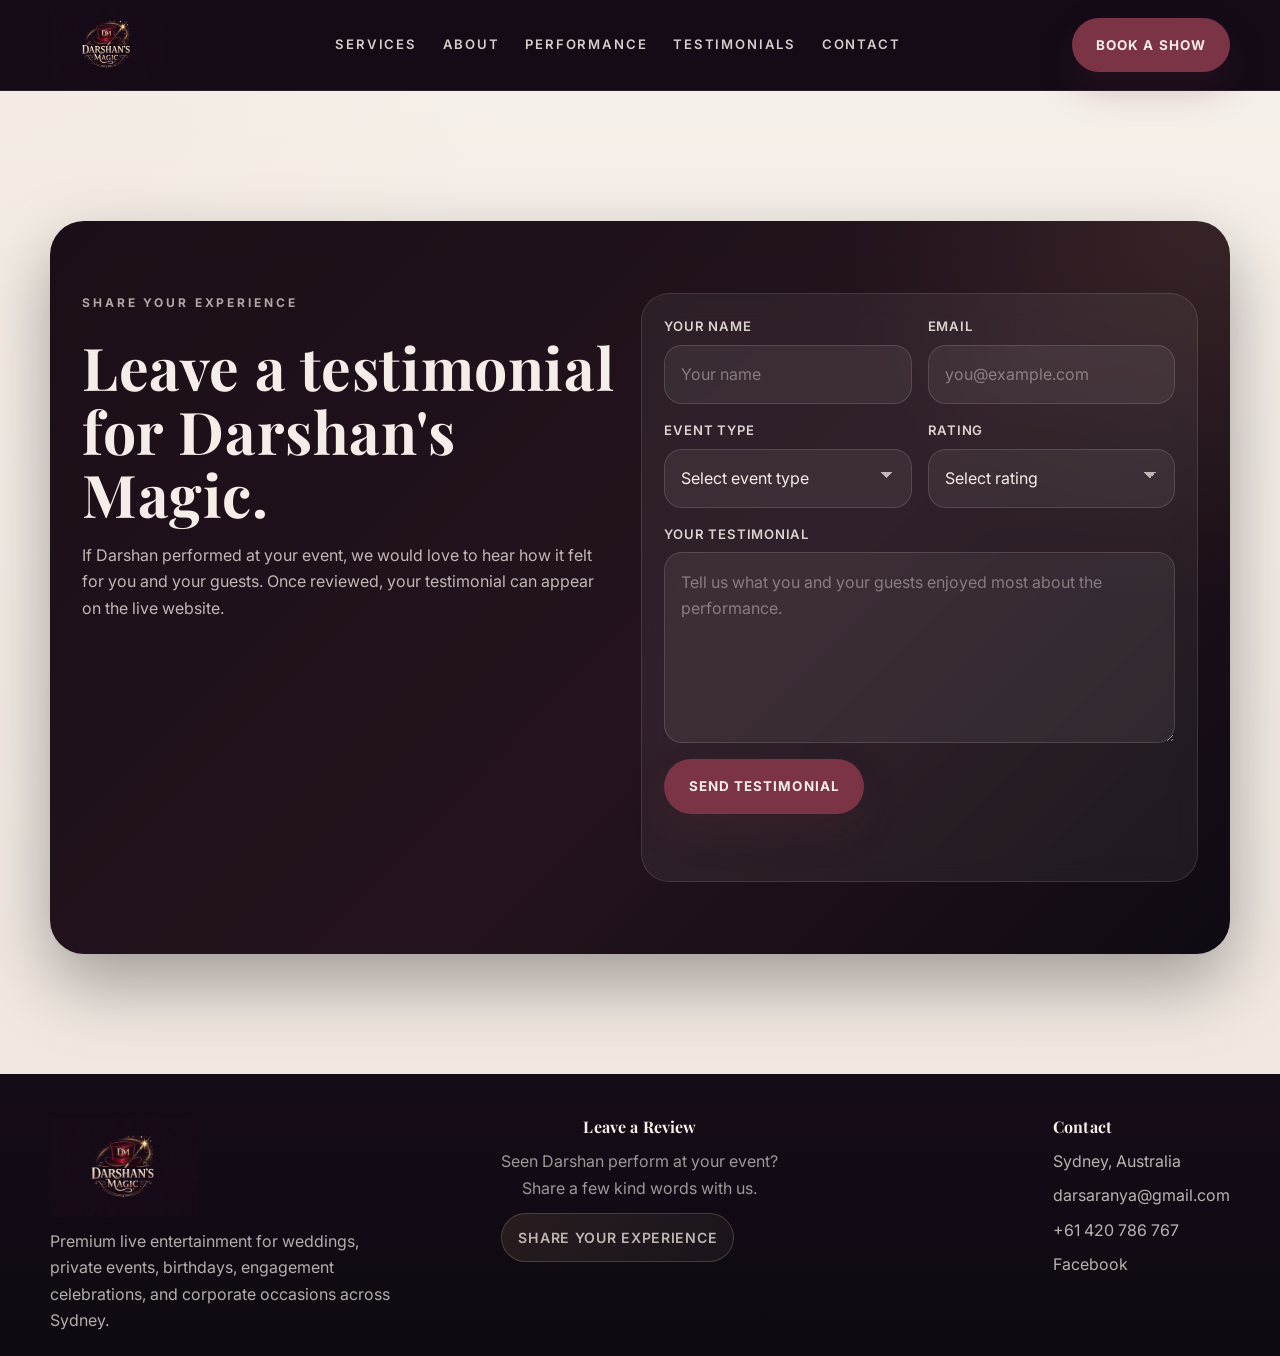
==== commit f4c74cbc: "Force footer review copy to two lines" ====
--- a/leave-a-testimonial.html
+++ b/leave-a-testimonial.html
@@ -23,7 +23,7 @@
           <a href="index.html#about">About</a>
           <a href="index.html#gallery">Performance</a>
           <a href="index.html#testimonials">Testimonials</a>
-          <a href="index.html#contact">Contact</a>
+          <a href="tel:+61420786767">Contact</a>
         </nav>
 
         <a class="button button-primary header-cta" href="index.html#contact">Book a Show</a>
@@ -104,7 +104,7 @@
 
         <div class="footer-column footer-review-column">
           <h3>Leave a Review</h3>
-          <p>Seen Darshan perform at your event? Share a few kind words with us.</p>
+          <p>Seen Darshan perform at your event?<br>Share a few kind words with us.</p>
           <a class="footer-review-link" href="leave-a-testimonial.html">Share Your Experience</a>
         </div>
 
--- a/styles.css
+++ b/styles.css
@@ -962,8 +962,8 @@
 
 .footer-grid {
   display: grid;
-  grid-template-columns: 1.2fr 0.8fr 0.9fr;
-  gap: 1.4rem;
+  grid-template-columns: repeat(3, minmax(0, 1fr));
+  gap: 1.8rem;
   align-items: start;
 }
 
@@ -1007,7 +1007,13 @@
 }
 
 .footer-review-column {
-  max-width: 270px;
+  max-width: 360px;
+  justify-self: center;
+  text-align: center;
+}
+
+.footer-grid > .footer-column:last-child {
+  justify-self: end;
 }
 
 .footer-review-link {
@@ -1318,6 +1324,8 @@
 
   .footer-review-column {
     max-width: 100%;
+    justify-self: stretch;
+    text-align: left;
   }
 
   .footer-review-link {
@@ -1326,6 +1334,10 @@
     text-align: center;
   }
 
+  .footer-grid > .footer-column:last-child {
+    justify-self: stretch;
+  }
+
   .footer-column h3 {
     margin-bottom: 0.3rem;
     font-size: 1rem;
